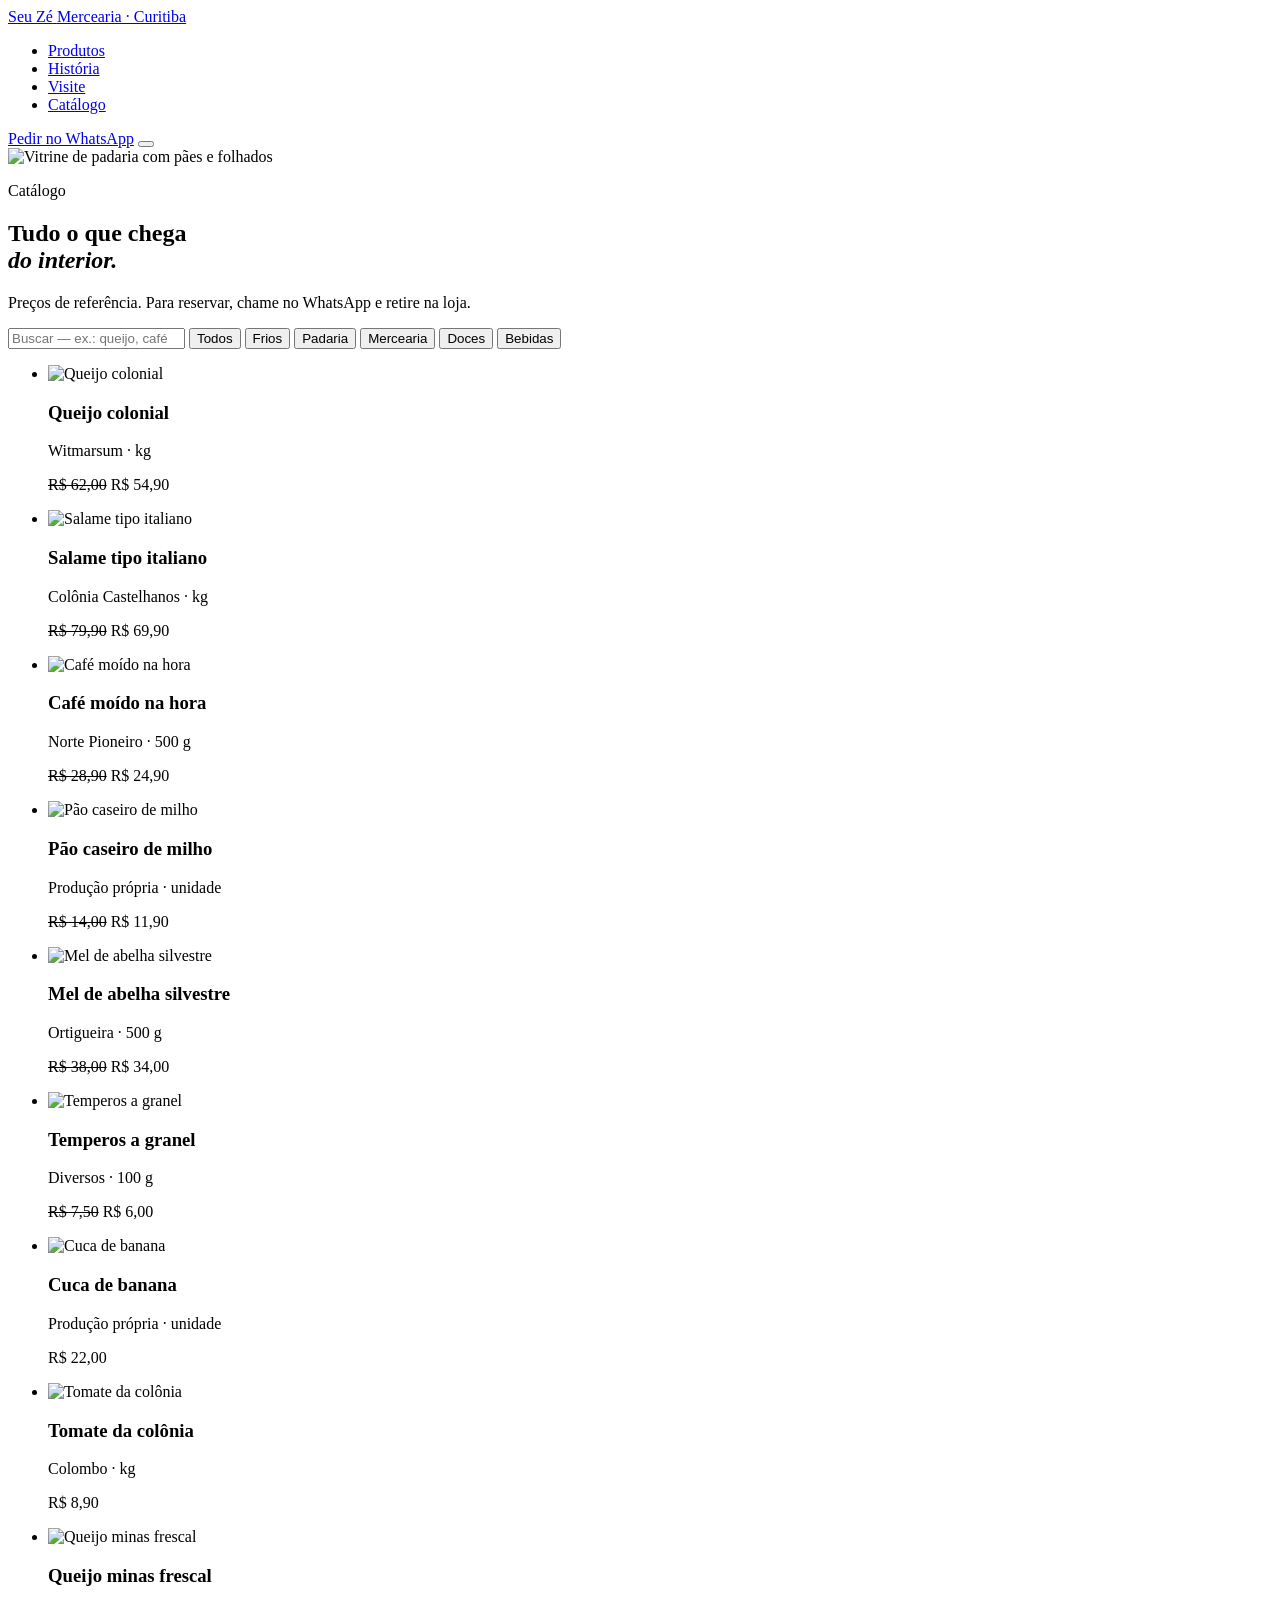
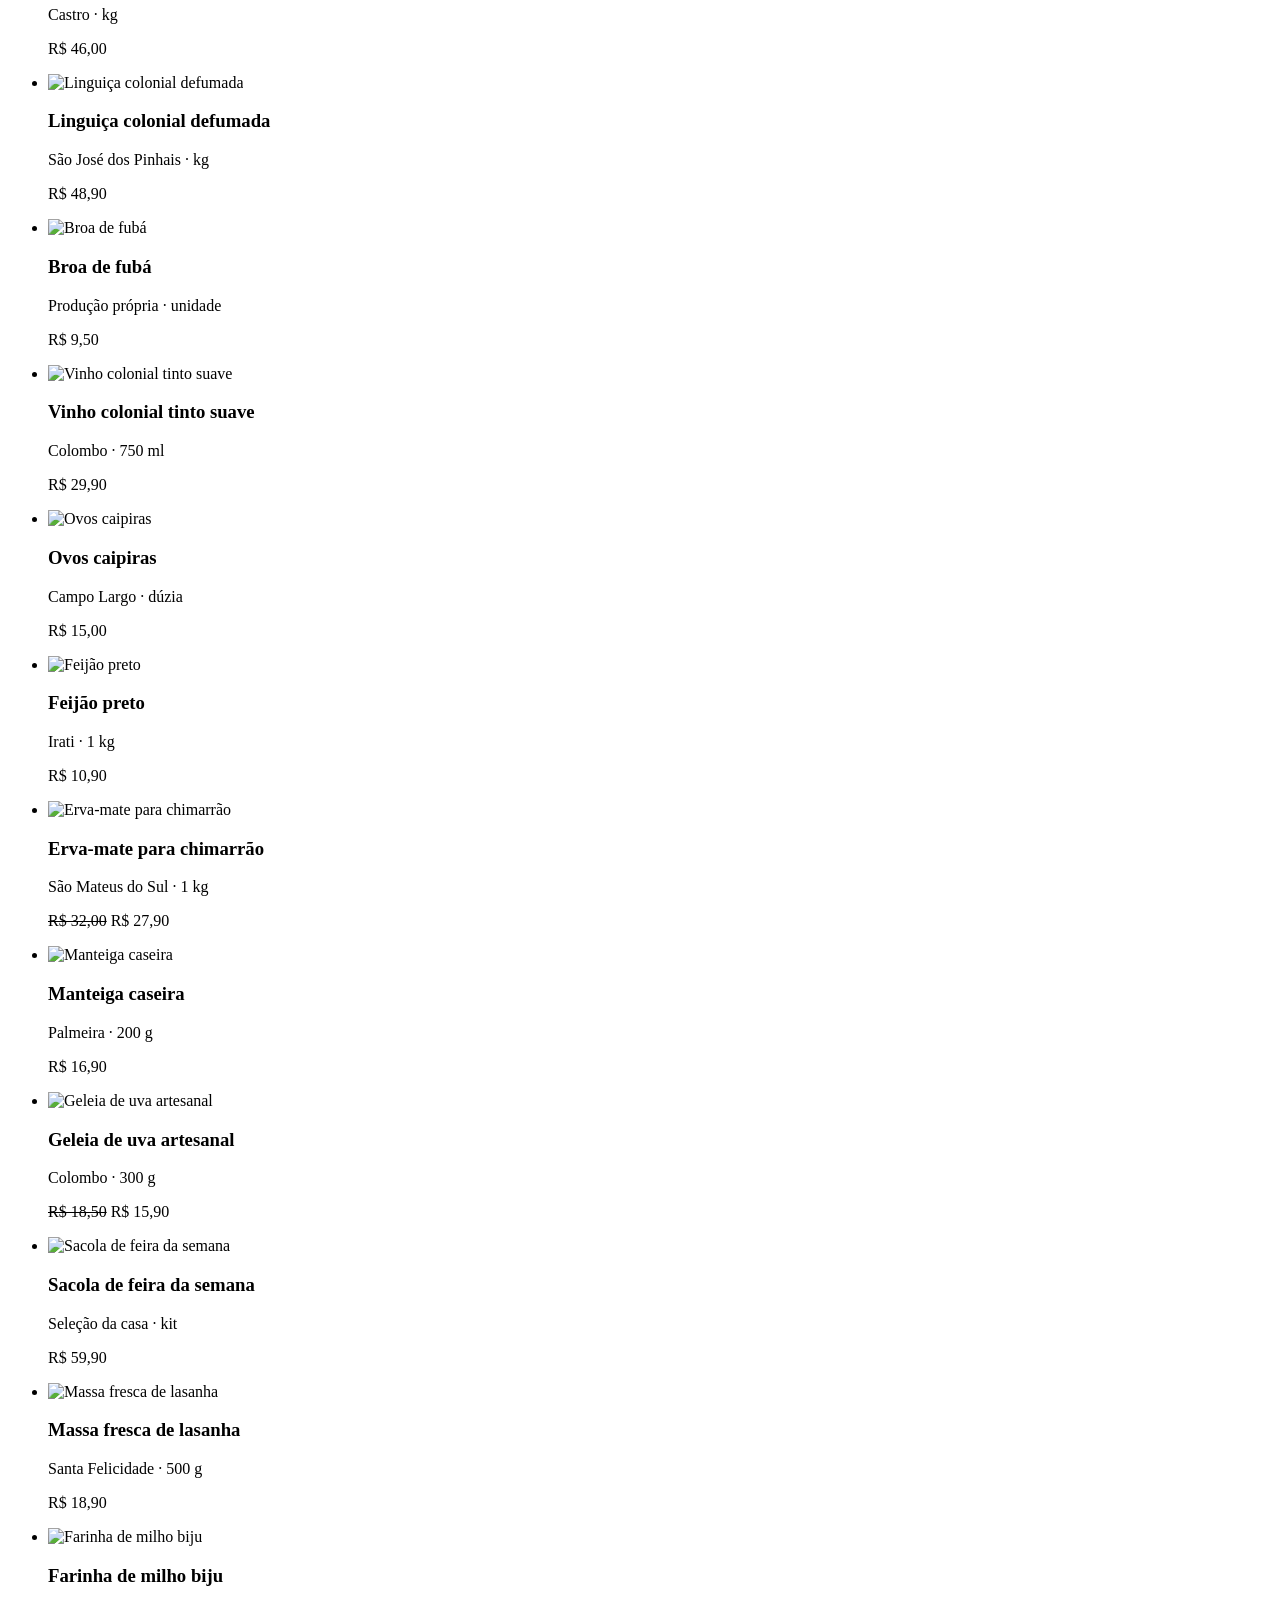
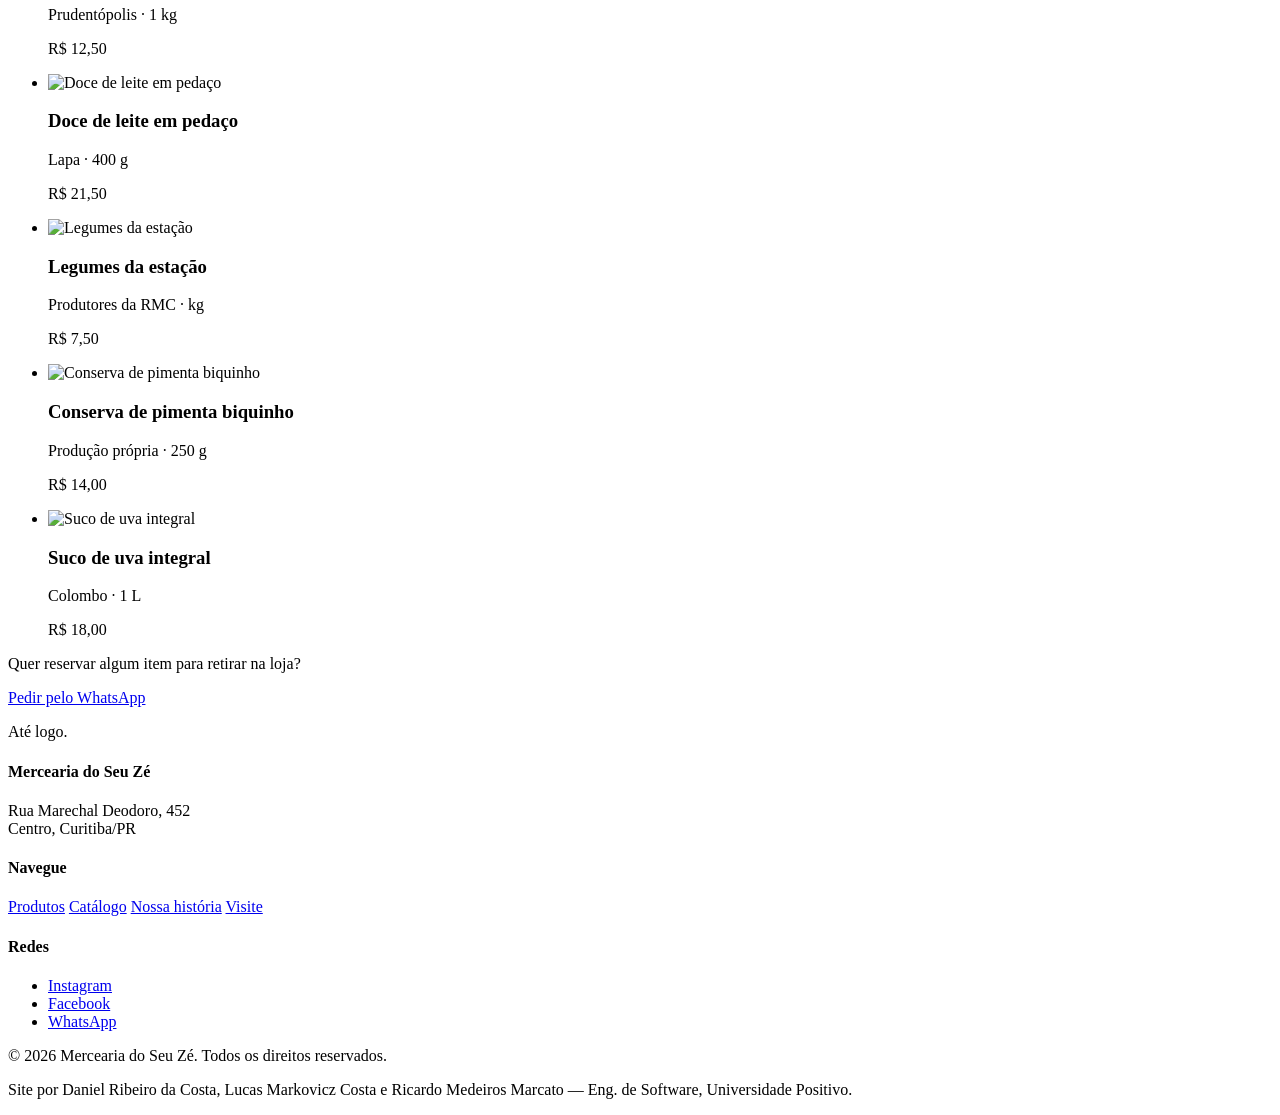
==== produtos.html @ a2c344b1 "feat: adiciona páginas de produtos e história" ====
<!DOCTYPE html>
<html lang="pt-BR">
<head>
  <meta charset="UTF-8">
  <meta name="viewport" content="width=device-width, initial-scale=1.0">
  <meta name="description" content="Catálogo da Mercearia do Seu Zé, no Centro de Curitiba: café, queijos, salames, pães, doces, conservas e bebidas do interior do Paraná.">
  <meta name="theme-color" content="#0e0d0b">
  <title>Catálogo | Mercearia do Seu Zé</title>
  <link rel="icon" type="image/svg+xml" href="assets/img/logo.svg">
  <link rel="preconnect" href="https://fonts.googleapis.com">
  <link rel="preconnect" href="https://fonts.gstatic.com" crossorigin>
  <link href="https://fonts.googleapis.com/css2?family=Cormorant+Garamond:ital,wght@0,400;0,500;0,600;1,400;1,500&family=Manrope:wght@400;500;600&display=swap" rel="stylesheet">
  <link rel="stylesheet" href="css/style.css">
</head>
<body>

  <!-- ===== CABEÇALHO ===== -->
  <header class="site-header" id="site-header">
    <div class="header-inner">
      <a href="index.html" class="brand" aria-label="Página inicial da Mercearia do Seu Zé">
        <span class="brand-mark">Seu Zé</span>
        <span class="brand-sub">Mercearia · Curitiba</span>
      </a>

      <nav class="main-nav" id="main-nav" aria-label="Navegação principal">
        <ul>
          <li><a href="index.html#produtos">Produtos</a></li>
          <li><a href="index.html#historia">História</a></li>
          <li><a href="index.html#visite">Visite</a></li>
          <li><a href="produtos.html">Catálogo</a></li>
        </ul>
      </nav>

      <div class="header-right">
        <a class="header-cta" href="https://wa.me/5541991234567" target="_blank" rel="noopener">Pedir no WhatsApp</a>
        <button class="nav-toggle" id="nav-toggle" aria-label="Abrir menu" aria-expanded="false" aria-controls="main-nav">
          <span></span><span></span>
        </button>
      </div>
    </div>
  </header>

  <main>

    <section class="page-hero">
      <img src="assets/img/padaria.jpg" alt="Vitrine de padaria com pães e folhados" fetchpriority="high">
      <div class="page-hero-content">
        <p class="kicker reveal">Catálogo</p>
        <h1 class="display reveal">Tudo o que chega<br><em>do interior.</em></h1>
        <p class="muted reveal">Preços de referência. Para reservar, chame no WhatsApp e retire na loja.</p>
      </div>
    </section>

    <section class="catalog">
      <form class="filters" role="search" onsubmit="return false;">
        <input type="search" id="busca-produto" aria-label="Buscar produto" placeholder="Buscar — ex.: queijo, café, mel" autocomplete="off">
        <button type="button" class="filtro-btn ativo" data-categoria="todos">Todos</button>
        <button type="button" class="filtro-btn" data-categoria="frios">Frios</button>
        <button type="button" class="filtro-btn" data-categoria="padaria">Padaria</button>
        <button type="button" class="filtro-btn" data-categoria="mercearia">Mercearia</button>
        <button type="button" class="filtro-btn" data-categoria="doces">Doces</button>
        <button type="button" class="filtro-btn" data-categoria="bebidas">Bebidas</button>
      </form>

      <ul class="catalog-grid" id="lista-produtos">
        <li class="product reveal" data-categoria="frios">
          <div class="product-media"><img src="assets/img/queijo.jpg" alt="Queijo colonial" loading="lazy" style="object-position: center;"></div>
          <div class="product-info">
            <h3>Queijo colonial</h3>
            <p class="product-meta">Witmarsum · kg</p>
            <p class="product-price"><s>R$ 62,00</s> R$ 54,90</p>
          </div>
        </li>
        <li class="product reveal" data-categoria="frios">
          <div class="product-media"><img src="assets/img/salame.jpg" alt="Salame tipo italiano" loading="lazy" style="object-position: center;"></div>
          <div class="product-info">
            <h3>Salame tipo italiano</h3>
            <p class="product-meta">Colônia Castelhanos · kg</p>
            <p class="product-price"><s>R$ 79,90</s> R$ 69,90</p>
          </div>
        </li>
        <li class="product reveal" data-categoria="mercearia">
          <div class="product-media"><img src="assets/img/cafe.jpg" alt="Café moído na hora" loading="lazy" style="object-position: center;"></div>
          <div class="product-info">
            <h3>Café moído na hora</h3>
            <p class="product-meta">Norte Pioneiro · 500 g</p>
            <p class="product-price"><s>R$ 28,90</s> R$ 24,90</p>
          </div>
        </li>
        <li class="product reveal" data-categoria="padaria">
          <div class="product-media"><img src="assets/img/pao.jpg" alt="Pão caseiro de milho" loading="lazy" style="object-position: center;"></div>
          <div class="product-info">
            <h3>Pão caseiro de milho</h3>
            <p class="product-meta">Produção própria · unidade</p>
            <p class="product-price"><s>R$ 14,00</s> R$ 11,90</p>
          </div>
        </li>
        <li class="product reveal" data-categoria="doces">
          <div class="product-media"><img src="assets/img/mel.jpg" alt="Mel de abelha silvestre" loading="lazy" style="object-position: center;"></div>
          <div class="product-info">
            <h3>Mel de abelha silvestre</h3>
            <p class="product-meta">Ortigueira · 500 g</p>
            <p class="product-price"><s>R$ 38,00</s> R$ 34,00</p>
          </div>
        </li>
        <li class="product reveal" data-categoria="mercearia">
          <div class="product-media"><img src="assets/img/temperos.jpg" alt="Temperos a granel" loading="lazy" style="object-position: center;"></div>
          <div class="product-info">
            <h3>Temperos a granel</h3>
            <p class="product-meta">Diversos · 100 g</p>
            <p class="product-price"><s>R$ 7,50</s> R$ 6,00</p>
          </div>
        </li>
        <li class="product reveal" data-categoria="padaria">
          <div class="product-media"><img src="assets/img/cuca.jpg" alt="Cuca de banana" loading="lazy" style="object-position: center;"></div>
          <div class="product-info">
            <h3>Cuca de banana</h3>
            <p class="product-meta">Produção própria · unidade</p>
            <p class="product-price">R$ 22,00</p>
          </div>
        </li>
        <li class="product reveal" data-categoria="mercearia">
          <div class="product-media"><img src="assets/img/tomates.jpg" alt="Tomate da colônia" loading="lazy" style="object-position: center;"></div>
          <div class="product-info">
            <h3>Tomate da colônia</h3>
            <p class="product-meta">Colombo · kg</p>
            <p class="product-price">R$ 8,90</p>
          </div>
        </li>
        <li class="product reveal" data-categoria="frios">
          <div class="product-media"><img src="assets/img/queijo.jpg" alt="Queijo minas frescal" loading="lazy" style="object-position: left top;"></div>
          <div class="product-info">
            <h3>Queijo minas frescal</h3>
            <p class="product-meta">Castro · kg</p>
            <p class="product-price">R$ 46,00</p>
          </div>
        </li>
        <li class="product reveal" data-categoria="frios">
          <div class="product-media"><img src="assets/img/salame.jpg" alt="Linguiça colonial defumada" loading="lazy" style="object-position: left top;"></div>
          <div class="product-info">
            <h3>Linguiça colonial defumada</h3>
            <p class="product-meta">São José dos Pinhais · kg</p>
            <p class="product-price">R$ 48,90</p>
          </div>
        </li>
        <li class="product reveal" data-categoria="padaria">
          <div class="product-media"><img src="assets/img/padaria.jpg" alt="Broa de fubá" loading="lazy" style="object-position: center;"></div>
          <div class="product-info">
            <h3>Broa de fubá</h3>
            <p class="product-meta">Produção própria · unidade</p>
            <p class="product-price">R$ 9,50</p>
          </div>
        </li>
        <li class="product reveal" data-categoria="bebidas">
          <div class="product-media"><img src="assets/img/vinho.jpg" alt="Vinho colonial tinto suave" loading="lazy" style="object-position: center;"></div>
          <div class="product-info">
            <h3>Vinho colonial tinto suave</h3>
            <p class="product-meta">Colombo · 750 ml</p>
            <p class="product-price">R$ 29,90</p>
          </div>
        </li>
        <li class="product reveal" data-categoria="frios">
          <div class="product-media"><img src="assets/img/legumes.jpg" alt="Ovos caipiras" loading="lazy" style="object-position: center;"></div>
          <div class="product-info">
            <h3>Ovos caipiras</h3>
            <p class="product-meta">Campo Largo · dúzia</p>
            <p class="product-price">R$ 15,00</p>
          </div>
        </li>
        <li class="product reveal" data-categoria="mercearia">
          <div class="product-media"><img src="assets/img/caixotes.jpg" alt="Feijão preto" loading="lazy" style="object-position: center;"></div>
          <div class="product-info">
            <h3>Feijão preto</h3>
            <p class="product-meta">Irati · 1 kg</p>
            <p class="product-price">R$ 10,90</p>
          </div>
        </li>
        <li class="product reveal" data-categoria="mercearia">
          <div class="product-media"><img src="assets/img/temperos.jpg" alt="Erva-mate para chimarrão" loading="lazy" style="object-position: left top;"></div>
          <div class="product-info">
            <h3>Erva-mate para chimarrão</h3>
            <p class="product-meta">São Mateus do Sul · 1 kg</p>
            <p class="product-price"><s>R$ 32,00</s> R$ 27,90</p>
          </div>
        </li>
        <li class="product reveal" data-categoria="frios">
          <div class="product-media"><img src="assets/img/cuca.jpg" alt="Manteiga caseira" loading="lazy" style="object-position: left top;"></div>
          <div class="product-info">
            <h3>Manteiga caseira</h3>
            <p class="product-meta">Palmeira · 200 g</p>
            <p class="product-price">R$ 16,90</p>
          </div>
        </li>
        <li class="product reveal" data-categoria="doces">
          <div class="product-media"><img src="assets/img/vinho.jpg" alt="Geleia de uva artesanal" loading="lazy" style="object-position: left top;"></div>
          <div class="product-info">
            <h3>Geleia de uva artesanal</h3>
            <p class="product-meta">Colombo · 300 g</p>
            <p class="product-price"><s>R$ 18,50</s> R$ 15,90</p>
          </div>
        </li>
        <li class="product reveal" data-categoria="mercearia">
          <div class="product-media"><img src="assets/img/sacola.jpg" alt="Sacola de feira da semana" loading="lazy" style="object-position: center;"></div>
          <div class="product-info">
            <h3>Sacola de feira da semana</h3>
            <p class="product-meta">Seleção da casa · kit</p>
            <p class="product-price">R$ 59,90</p>
          </div>
        </li>
        <li class="product reveal" data-categoria="padaria">
          <div class="product-media"><img src="assets/img/padaria.jpg" alt="Massa fresca de lasanha" loading="lazy" style="object-position: left top;"></div>
          <div class="product-info">
            <h3>Massa fresca de lasanha</h3>
            <p class="product-meta">Santa Felicidade · 500 g</p>
            <p class="product-price">R$ 18,90</p>
          </div>
        </li>
        <li class="product reveal" data-categoria="mercearia">
          <div class="product-media"><img src="assets/img/pao.jpg" alt="Farinha de milho biju" loading="lazy" style="object-position: left top;"></div>
          <div class="product-info">
            <h3>Farinha de milho biju</h3>
            <p class="product-meta">Prudentópolis · 1 kg</p>
            <p class="product-price">R$ 12,50</p>
          </div>
        </li>
        <li class="product reveal" data-categoria="doces">
          <div class="product-media"><img src="assets/img/cuca.jpg" alt="Doce de leite em pedaço" loading="lazy" style="object-position: right bottom;"></div>
          <div class="product-info">
            <h3>Doce de leite em pedaço</h3>
            <p class="product-meta">Lapa · 400 g</p>
            <p class="product-price">R$ 21,50</p>
          </div>
        </li>
        <li class="product reveal" data-categoria="mercearia">
          <div class="product-media"><img src="assets/img/legumes.jpg" alt="Legumes da estação" loading="lazy" style="object-position: left top;"></div>
          <div class="product-info">
            <h3>Legumes da estação</h3>
            <p class="product-meta">Produtores da RMC · kg</p>
            <p class="product-price">R$ 7,50</p>
          </div>
        </li>
        <li class="product reveal" data-categoria="doces">
          <div class="product-media"><img src="assets/img/tomates.jpg" alt="Conserva de pimenta biquinho" loading="lazy" style="object-position: left top;"></div>
          <div class="product-info">
            <h3>Conserva de pimenta biquinho</h3>
            <p class="product-meta">Produção própria · 250 g</p>
            <p class="product-price">R$ 14,00</p>
          </div>
        </li>
        <li class="product reveal" data-categoria="bebidas">
          <div class="product-media"><img src="assets/img/vinho.jpg" alt="Suco de uva integral" loading="lazy" style="object-position: right bottom;"></div>
          <div class="product-info">
            <h3>Suco de uva integral</h3>
            <p class="product-meta">Colombo · 1 L</p>
            <p class="product-price">R$ 18,00</p>
          </div>
        </li>
      </ul>
      <p id="sem-resultado" class="sem-resultado" hidden>Nada encontrado. Tente outro termo ou fale conosco no WhatsApp.</p>

      <div class="catalog-cta">
        <p>Quer reservar algum item para retirar na loja?</p>
        <a class="btn" href="https://wa.me/5541991234567?text=Ol%C3%A1!%20Gostaria%20de%20reservar%20um%20produto." target="_blank" rel="noopener">Pedir pelo WhatsApp</a>
      </div>
    </section>

  </main>

  <!-- ===== RODAPÉ ===== -->
  <footer class="site-footer">
    <div class="footer-top">
      <p class="footer-big">Até logo.</p>
      <div class="footer-cols">
        <div>
          <h4>Mercearia do Seu Zé</h4>
          <p>Rua Marechal Deodoro, 452<br>Centro, Curitiba/PR</p>
        </div>
        <div>
          <h4>Navegue</h4>
          <a href="index.html#produtos">Produtos</a>
          <a href="produtos.html">Catálogo</a>
          <a href="sobre.html">Nossa história</a>
          <a href="index.html#visite">Visite</a>
        </div>
        <div>
          <h4>Redes</h4>
          <ul class="social-links" aria-label="Redes sociais">
            <li><a href="https://instagram.com/merceariadoseuze" target="_blank" rel="noopener">Instagram</a></li>
            <li><a href="https://facebook.com/merceariadoseuze" target="_blank" rel="noopener">Facebook</a></li>
            <li><a href="https://wa.me/5541991234567" target="_blank" rel="noopener">WhatsApp</a></li>
          </ul>
        </div>
      </div>
    </div>
    <div class="footer-bottom">
      <p>&copy; <span id="ano-atual">2026</span> Mercearia do Seu Zé. Todos os direitos reservados.</p>
      <p>Site por Daniel Ribeiro da Costa, Lucas Markovicz Costa e Ricardo Medeiros Marcato — Eng. de Software, Universidade Positivo.</p>
    </div>
  </footer>

  <script src="js/script.js"></script>
</body>
</html>
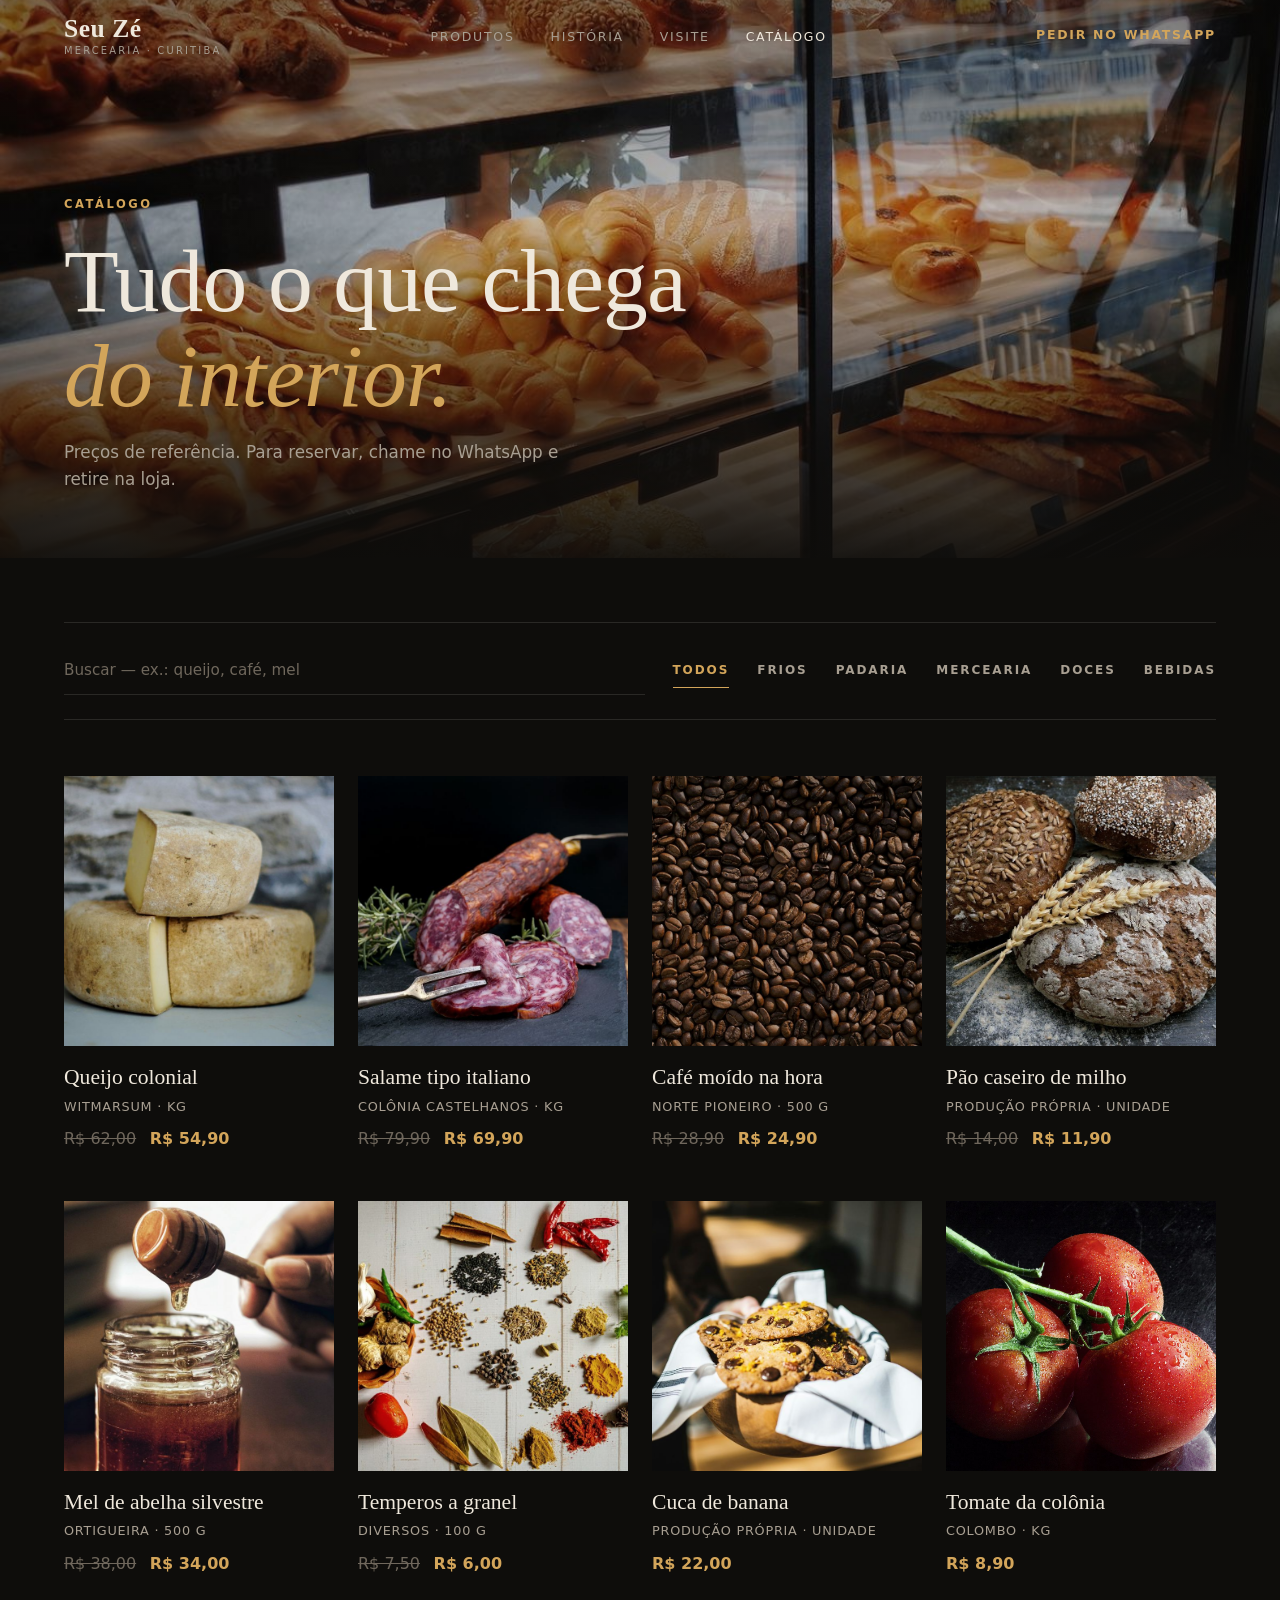
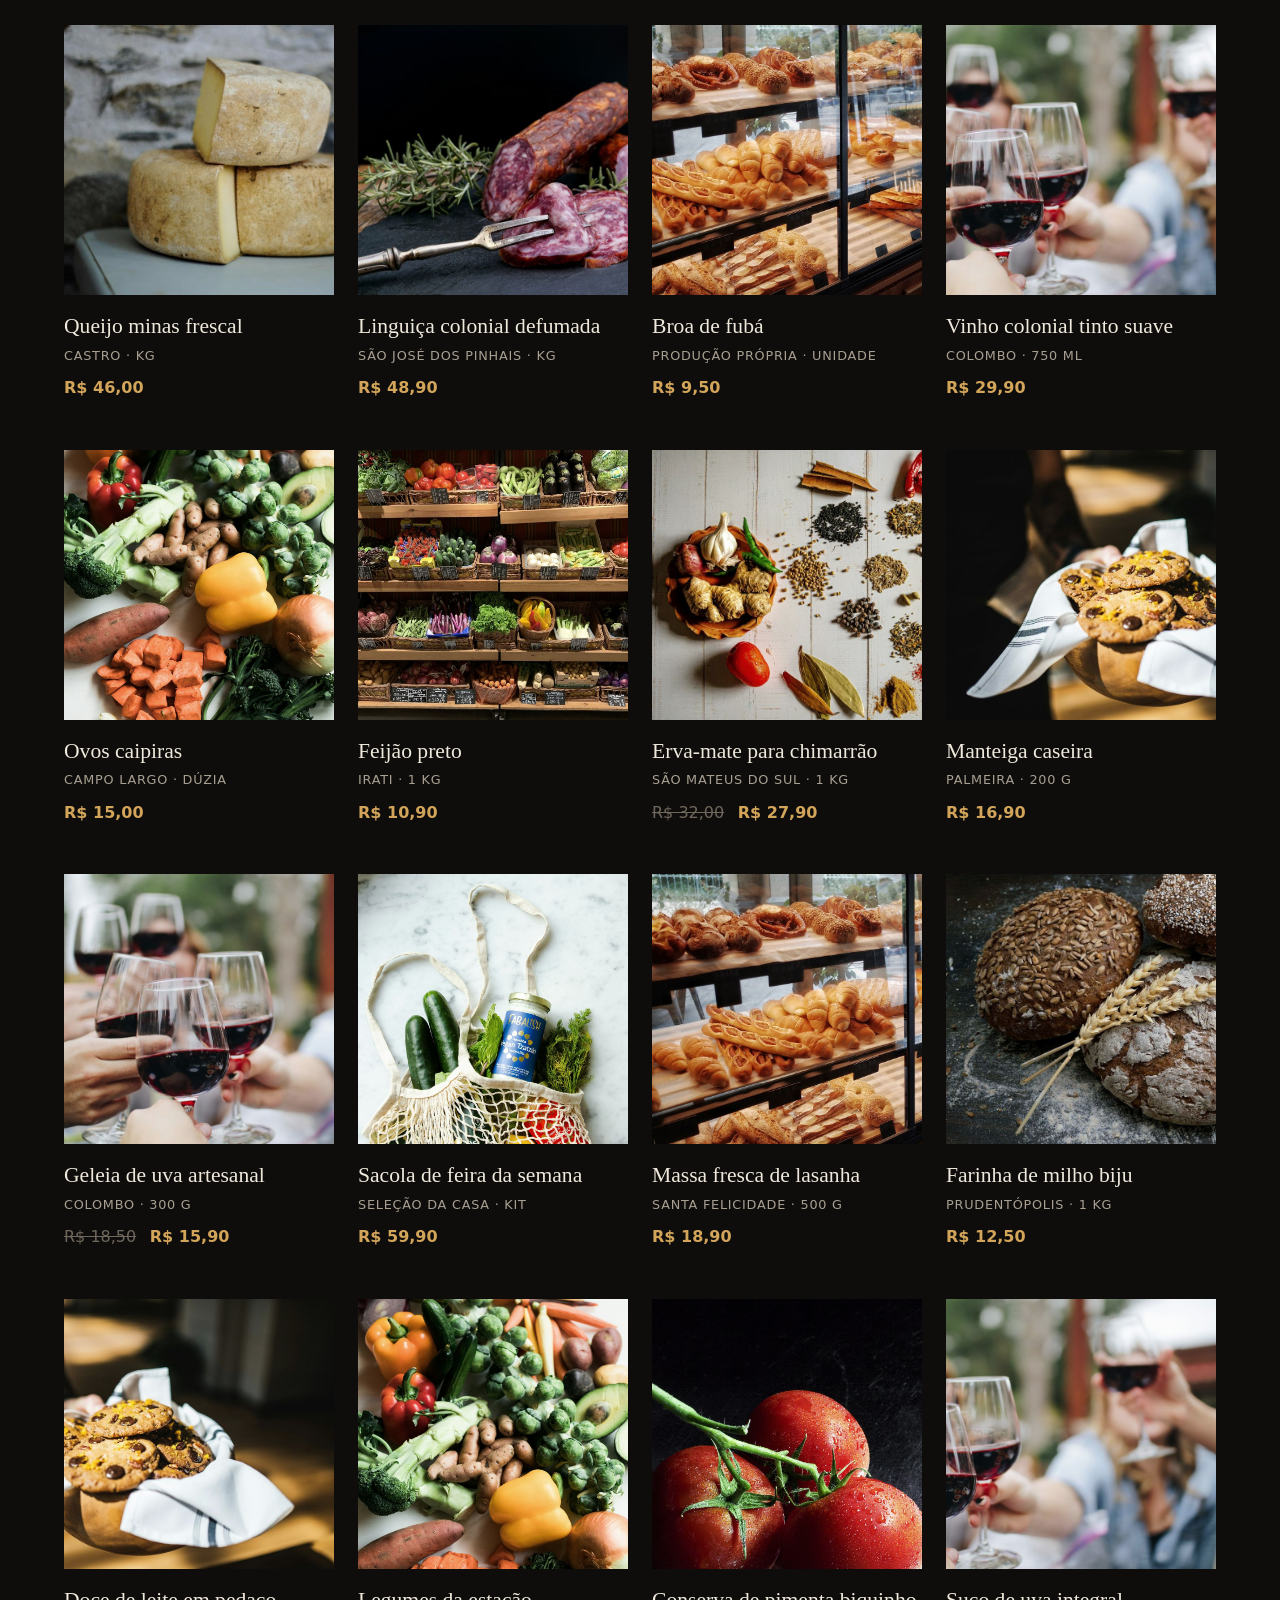
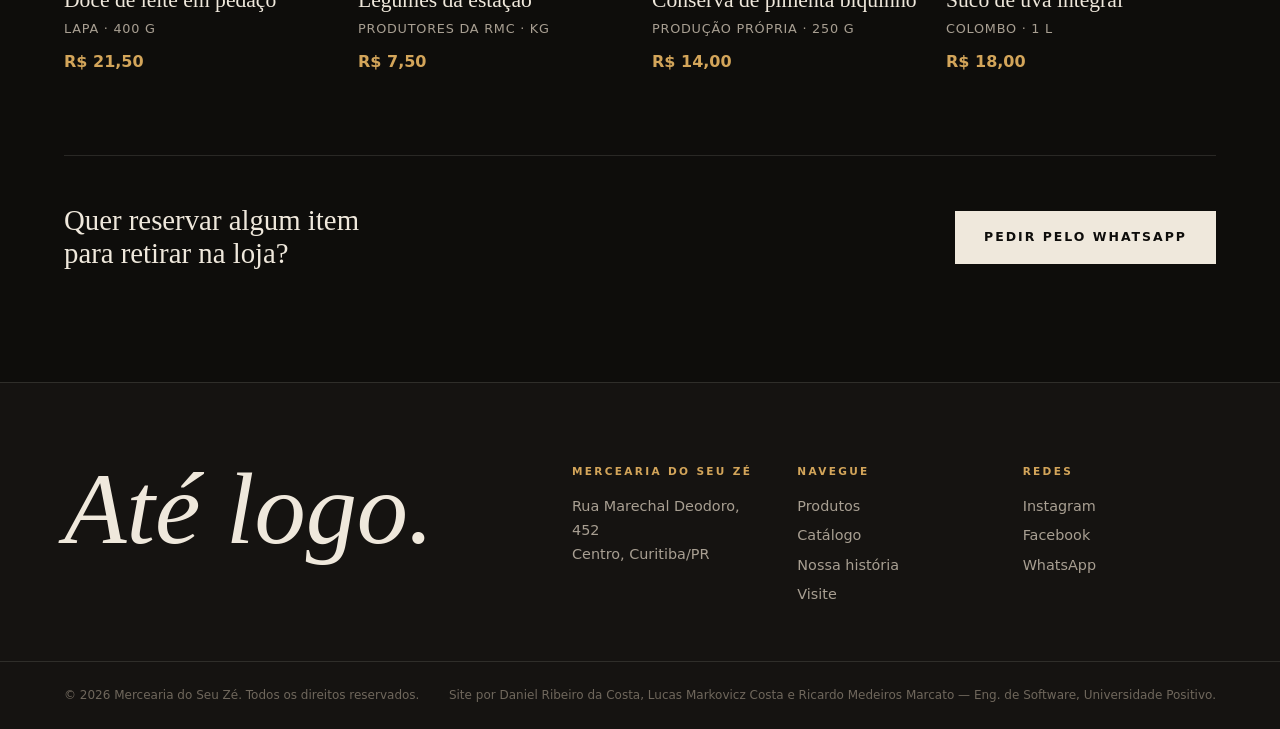
==== commit 3eb90cd0: "feat: adiciona favicon do site" ====
--- a/produtos.html
+++ b/produtos.html
@@ -6,7 +6,11 @@
   <meta name="description" content="Catálogo da Mercearia do Seu Zé, no Centro de Curitiba: café, queijos, salames, pães, doces, conservas e bebidas do interior do Paraná.">
   <meta name="theme-color" content="#0e0d0b">
   <title>Catálogo | Mercearia do Seu Zé</title>
-  <link rel="icon" type="image/svg+xml" href="assets/img/logo.svg">
+  <link rel="icon" href="favicon.ico" sizes="any">
+  <link rel="icon" type="image/svg+xml" href="favicon.svg">
+  <link rel="icon" type="image/png" sizes="32x32" href="favicon-32x32.png">
+  <link rel="icon" type="image/png" sizes="16x16" href="favicon-16x16.png">
+  <link rel="apple-touch-icon" sizes="180x180" href="apple-touch-icon.png">
   <link rel="preconnect" href="https://fonts.googleapis.com">
   <link rel="preconnect" href="https://fonts.gstatic.com" crossorigin>
   <link href="https://fonts.googleapis.com/css2?family=Cormorant+Garamond:ital,wght@0,400;0,500;0,600;1,400;1,500&family=Manrope:wght@400;500;600&display=swap" rel="stylesheet">
--- a/css/style.css
+++ b/css/style.css
@@ -0,0 +1,1255 @@
+/* ============================================================
+   Mercearia do Seu Zé — Folha de estilos
+   Direção: editorial, escura e quente. Fotografia em tela cheia,
+   serifa elegante (Cormorant Garamond) para títulos, Manrope
+   para texto, dourado como único acento.
+   ============================================================ */
+
+:root {
+  --bg: #0e0d0b;
+  --bg-2: #151311;
+  --bg-3: #1d1a17;
+  --ink: #efe8dc;
+  --ink-2: #a89f92;
+  --ink-3: #6f675c;
+  --line: rgba(239, 232, 220, 0.12);
+  --gold: #d3a55a;
+  --gold-2: #b68a45;
+  --serif: "Cormorant Garamond", "Times New Roman", Georgia, serif;
+  --sans: "Manrope", system-ui, -apple-system, "Segoe UI", Roboto, sans-serif;
+  --gutter: clamp(1.25rem, 5vw, 4.5rem);
+  --ease: cubic-bezier(0.22, 1, 0.36, 1);
+}
+
+/* ---------- Base ---------- */
+*,
+*::before,
+*::after {
+  box-sizing: border-box;
+  margin: 0;
+  padding: 0;
+}
+
+html {
+  scroll-behavior: smooth;
+}
+
+body {
+  font-family: var(--sans);
+  font-size: 1rem;
+  line-height: 1.65;
+  color: var(--ink);
+  background: var(--bg);
+  -webkit-font-smoothing: antialiased;
+  overflow-x: hidden;
+}
+
+img {
+  display: block;
+  max-width: 100%;
+}
+
+a {
+  color: inherit;
+  text-decoration: none;
+}
+
+ul,
+ol {
+  list-style: none;
+}
+
+address {
+  font-style: normal;
+}
+
+section[id] {
+  scroll-margin-top: 72px;
+}
+
+::selection {
+  background: var(--gold);
+  color: var(--bg);
+}
+
+/* ---------- Tipografia utilitária ---------- */
+.kicker {
+  font-size: 0.72rem;
+  font-weight: 600;
+  letter-spacing: 0.22em;
+  text-transform: uppercase;
+  color: var(--gold);
+  margin-bottom: 1.25rem;
+}
+
+.display {
+  font-family: var(--serif);
+  font-weight: 500;
+  font-size: clamp(2.2rem, 4.2vw, 3.6rem);
+  line-height: 1.05;
+  letter-spacing: -0.01em;
+  margin-bottom: 1.5rem;
+}
+
+.display em {
+  font-style: italic;
+  color: var(--gold);
+}
+
+.muted {
+  color: var(--ink-2);
+  font-size: 0.95rem;
+}
+
+.link {
+  display: inline-block;
+  position: relative;
+  font-size: 0.8rem;
+  font-weight: 600;
+  letter-spacing: 0.16em;
+  text-transform: uppercase;
+  color: var(--ink);
+  padding-bottom: 0.35rem;
+}
+
+.link::after {
+  content: "";
+  position: absolute;
+  left: 0;
+  bottom: 0;
+  width: 100%;
+  height: 1px;
+  background: var(--gold);
+  transform-origin: left;
+  transition: transform 0.4s var(--ease);
+}
+
+.link:hover::after {
+  transform: scaleX(0.35);
+}
+
+/* ---------- Botões ---------- */
+.btn {
+  display: inline-flex;
+  align-items: center;
+  justify-content: center;
+  padding: 0.95rem 1.75rem;
+  font-size: 0.78rem;
+  font-weight: 600;
+  letter-spacing: 0.16em;
+  text-transform: uppercase;
+  color: var(--bg);
+  background: var(--ink);
+  border: 1px solid var(--ink);
+  transition: background-color 0.3s var(--ease), color 0.3s, border-color 0.3s;
+}
+
+.btn:hover {
+  background: var(--gold);
+  border-color: var(--gold);
+  color: var(--bg);
+}
+
+.btn-line {
+  background: transparent;
+  color: var(--ink);
+  border-color: rgba(239, 232, 220, 0.4);
+}
+
+.btn-line:hover {
+  background: transparent;
+  color: var(--gold);
+  border-color: var(--gold);
+}
+
+/* ---------- Cabeçalho ---------- */
+.site-header {
+  position: fixed;
+  inset: 0 0 auto 0;
+  z-index: 100;
+  transition: background-color 0.4s var(--ease), border-color 0.4s;
+  border-bottom: 1px solid transparent;
+}
+
+.site-header.solid {
+  background: rgba(14, 13, 11, 0.88);
+  backdrop-filter: blur(14px);
+  -webkit-backdrop-filter: blur(14px);
+  border-color: var(--line);
+}
+
+.header-inner {
+  display: flex;
+  align-items: center;
+  justify-content: space-between;
+  gap: 1.5rem;
+  height: 72px;
+  padding-inline: var(--gutter);
+}
+
+.brand {
+  display: flex;
+  flex-direction: column;
+  line-height: 1;
+}
+
+.brand-mark {
+  font-family: var(--serif);
+  font-size: 1.6rem;
+  font-weight: 600;
+  letter-spacing: 0.02em;
+}
+
+.brand-sub {
+  font-size: 0.62rem;
+  letter-spacing: 0.22em;
+  text-transform: uppercase;
+  color: var(--ink-2);
+  margin-top: 0.3rem;
+}
+
+.main-nav ul {
+  display: flex;
+  gap: 2.25rem;
+}
+
+.main-nav a {
+  position: relative;
+  font-size: 0.78rem;
+  font-weight: 500;
+  letter-spacing: 0.14em;
+  text-transform: uppercase;
+  color: var(--ink-2);
+  transition: color 0.3s;
+}
+
+.main-nav a:hover,
+.main-nav a.ativo {
+  color: var(--ink);
+}
+
+.header-right {
+  display: flex;
+  align-items: center;
+  gap: 1.25rem;
+}
+
+.header-cta {
+  font-size: 0.78rem;
+  font-weight: 600;
+  letter-spacing: 0.14em;
+  text-transform: uppercase;
+  color: var(--gold);
+  border-bottom: 1px solid transparent;
+  transition: border-color 0.3s;
+}
+
+.header-cta:hover {
+  border-color: var(--gold);
+}
+
+.nav-toggle {
+  display: none;
+  width: 40px;
+  height: 40px;
+  background: transparent;
+  border: 0;
+  cursor: pointer;
+  flex-direction: column;
+  justify-content: center;
+  align-items: flex-end;
+  gap: 6px;
+}
+
+.nav-toggle span {
+  display: block;
+  height: 1px;
+  width: 24px;
+  background: var(--ink);
+  transition: transform 0.3s var(--ease), width 0.3s;
+}
+
+.nav-toggle span:last-child {
+  width: 16px;
+}
+
+.nav-toggle[aria-expanded="true"] span:first-child {
+  transform: translateY(3.5px) rotate(45deg);
+}
+
+.nav-toggle[aria-expanded="true"] span:last-child {
+  width: 24px;
+  transform: translateY(-3.5px) rotate(-45deg);
+}
+
+/* ---------- Hero ---------- */
+.hero {
+  position: relative;
+  height: clamp(640px, 100svh, 1000px);
+  display: flex;
+  align-items: flex-end;
+  padding: 8rem var(--gutter) 4rem;
+  overflow: hidden;
+}
+
+.hero-img {
+  position: absolute;
+  inset: 0;
+  width: 100%;
+  height: 100%;
+  object-fit: cover;
+  object-position: center 40%;
+  transform: scale(1.06);
+  animation: hero-zoom 8s var(--ease) forwards;
+}
+
+@keyframes hero-zoom {
+  to {
+    transform: scale(1);
+  }
+}
+
+.hero-shade {
+  position: absolute;
+  inset: 0;
+  background:
+    linear-gradient(180deg, rgba(14, 13, 11, 0.6) 0%, rgba(14, 13, 11, 0.3) 30%, rgba(14, 13, 11, 0.65) 65%, rgba(14, 13, 11, 0.97) 100%);
+}
+
+.hero-content {
+  position: relative;
+  width: 100%;
+  max-width: 1400px;
+  margin-inline: auto;
+}
+
+.hero-kicker {
+  font-size: 0.72rem;
+  font-weight: 600;
+  letter-spacing: 0.24em;
+  text-transform: uppercase;
+  color: var(--gold);
+  margin-bottom: 1.5rem;
+}
+
+.hero-title {
+  font-family: var(--serif);
+  font-weight: 500;
+  font-size: clamp(2.6rem, 6vw, 5.4rem);
+  line-height: 0.98;
+  letter-spacing: -0.015em;
+  max-width: 14ch;
+  margin-bottom: 2.5rem;
+}
+
+.hero-title em {
+  font-style: italic;
+  color: var(--gold);
+}
+
+.hero-bottom {
+  display: flex;
+  align-items: flex-end;
+  justify-content: space-between;
+  gap: 2rem;
+  flex-wrap: wrap;
+}
+
+.hero-lead {
+  max-width: 44ch;
+  color: var(--ink-2);
+  font-size: 1.02rem;
+}
+
+.hero-actions {
+  display: flex;
+  gap: 0.75rem;
+  flex-wrap: wrap;
+}
+
+.hero-status {
+  position: absolute;
+  top: 6.5rem;
+  right: var(--gutter);
+  display: inline-flex;
+  align-items: center;
+  gap: 0.6rem;
+  font-size: 0.72rem;
+  font-weight: 600;
+  letter-spacing: 0.16em;
+  text-transform: uppercase;
+  color: var(--ink);
+  padding: 0.6rem 0.9rem;
+  border: 1px solid rgba(239, 232, 220, 0.25);
+  backdrop-filter: blur(6px);
+}
+
+.status-dot {
+  width: 7px;
+  height: 7px;
+  border-radius: 50%;
+  background: var(--ink-3);
+}
+
+.hero-status.aberto .status-dot {
+  background: #6fbf73;
+  box-shadow: 0 0 0 3px rgba(111, 191, 115, 0.25);
+}
+
+.hero-status.fechado .status-dot {
+  background: #d9634a;
+  box-shadow: 0 0 0 3px rgba(217, 99, 74, 0.25);
+}
+
+/* ---------- Barra de informações ---------- */
+.infobar {
+  display: grid;
+  grid-template-columns: repeat(3, 1fr);
+  border-block: 1px solid var(--line);
+  background: var(--bg-2);
+}
+
+.infobar-item {
+  display: flex;
+  flex-direction: column;
+  gap: 0.25rem;
+  padding: 1.75rem var(--gutter);
+  border-right: 1px solid var(--line);
+}
+
+.infobar-item:last-child {
+  border-right: 0;
+}
+
+.infobar-label {
+  font-size: 0.66rem;
+  font-weight: 600;
+  letter-spacing: 0.22em;
+  text-transform: uppercase;
+  color: var(--gold);
+}
+
+.infobar-value {
+  font-family: var(--serif);
+  font-size: 1.35rem;
+  font-weight: 500;
+  line-height: 1.2;
+}
+
+.infobar-value a:hover {
+  color: var(--gold);
+}
+
+.infobar-note {
+  font-size: 0.82rem;
+  color: var(--ink-2);
+}
+
+/* ---------- Seção dividida (história) ---------- */
+.split {
+  display: grid;
+  grid-template-columns: 1fr 1fr;
+  min-height: clamp(520px, 80vh, 760px);
+}
+
+.split-media {
+  max-height: 760px;
+}
+
+.split-media {
+  overflow: hidden;
+}
+
+.split-media img {
+  width: 100%;
+  height: 100%;
+  object-fit: cover;
+  transition: transform 1.2s var(--ease);
+}
+
+.split:hover .split-media img {
+  transform: scale(1.03);
+}
+
+.split-copy {
+  display: flex;
+  flex-direction: column;
+  justify-content: center;
+  padding: 6rem var(--gutter);
+  max-width: 640px;
+}
+
+.split-copy p:not(.kicker) {
+  color: var(--ink-2);
+  margin-bottom: 1.25rem;
+  font-size: 1.05rem;
+}
+
+.split-copy .link {
+  margin-top: 1rem;
+  align-self: flex-start;
+}
+
+/* ---------- Marquee ---------- */
+.marquee {
+  overflow: hidden;
+  border-block: 1px solid var(--line);
+  padding-block: 1.1rem;
+  background: var(--bg);
+}
+
+.marquee-track {
+  display: flex;
+  gap: 3rem;
+  width: max-content;
+  animation: marquee 40s linear infinite;
+}
+
+.marquee-track span {
+  font-family: var(--serif);
+  font-style: italic;
+  font-size: 1.5rem;
+  color: var(--ink-2);
+  white-space: nowrap;
+}
+
+.marquee-track span::after {
+  content: "·";
+  color: var(--gold);
+  margin-left: 3rem;
+}
+
+@keyframes marquee {
+  to {
+    transform: translateX(-50%);
+  }
+}
+
+/* ---------- Produtos ---------- */
+.products {
+  padding: 7rem var(--gutter);
+}
+
+.section-head {
+  display: flex;
+  align-items: flex-end;
+  justify-content: space-between;
+  gap: 2rem;
+  flex-wrap: wrap;
+  margin-bottom: 3.5rem;
+}
+
+.section-head .display {
+  margin-bottom: 0;
+}
+
+.product-grid {
+  display: grid;
+  grid-template-columns: repeat(3, 1fr);
+  gap: 3rem 2rem;
+}
+
+.product-link {
+  display: block;
+}
+
+.product-media {
+  overflow: hidden;
+  aspect-ratio: 4 / 5;
+  background: var(--bg-3);
+  margin-bottom: 1.25rem;
+}
+
+.product-media img {
+  width: 100%;
+  height: 100%;
+  object-fit: cover;
+  transition: transform 1s var(--ease), filter 0.6s;
+  filter: saturate(0.9);
+}
+
+.product-link:hover .product-media img {
+  transform: scale(1.05);
+  filter: saturate(1);
+}
+
+.product-info h3 {
+  font-family: var(--serif);
+  font-weight: 500;
+  font-size: 1.6rem;
+  line-height: 1.1;
+  margin-bottom: 0.35rem;
+}
+
+.product-meta {
+  font-size: 0.8rem;
+  letter-spacing: 0.06em;
+  text-transform: uppercase;
+  color: var(--ink-2);
+  margin-bottom: 0.6rem;
+}
+
+.product-price {
+  font-size: 1rem;
+  font-weight: 600;
+  color: var(--gold);
+}
+
+.product-price s {
+  font-weight: 400;
+  color: var(--ink-3);
+  margin-right: 0.5rem;
+}
+
+/* ---------- Citação ---------- */
+.quote {
+  position: relative;
+  min-height: clamp(420px, 70vh, 640px);
+  display: grid;
+  place-items: center;
+  padding: 6rem var(--gutter);
+  overflow: hidden;
+  text-align: center;
+}
+
+.quote-bg {
+  position: absolute;
+  inset: 0;
+  width: 100%;
+  height: 100%;
+  object-fit: cover;
+  opacity: 0.4;
+}
+
+.quote::after {
+  content: "";
+  position: absolute;
+  inset: 0;
+  background: radial-gradient(ellipse at center, rgba(14, 13, 11, 0.2), rgba(14, 13, 11, 0.85));
+}
+
+.quote blockquote {
+  position: relative;
+  z-index: 1;
+  max-width: 34ch;
+}
+
+.quote p {
+  font-family: var(--serif);
+  font-style: italic;
+  font-weight: 400;
+  font-size: clamp(2rem, 5vw, 4rem);
+  line-height: 1.1;
+  margin-bottom: 1.5rem;
+}
+
+.quote footer {
+  max-width: none;
+  font-size: 0.75rem;
+  letter-spacing: 0.18em;
+  text-transform: uppercase;
+  color: var(--gold);
+}
+
+/* ---------- Visite ---------- */
+.visit-grid {
+  display: grid;
+  grid-template-columns: 1fr 1fr;
+}
+
+.visit-media {
+  overflow: hidden;
+}
+
+.visit-media img {
+  width: 100%;
+  height: 100%;
+  max-height: 900px;
+  object-fit: cover;
+}
+
+.visit-copy {
+  padding: 6rem var(--gutter);
+  max-width: 640px;
+}
+
+.visit-block {
+  padding-block: 2rem;
+  border-top: 1px solid var(--line);
+}
+
+.visit-block h3 {
+  font-size: 0.66rem;
+  font-weight: 600;
+  letter-spacing: 0.22em;
+  text-transform: uppercase;
+  color: var(--gold);
+  margin-bottom: 0.9rem;
+}
+
+.visit-block address {
+  font-family: var(--serif);
+  font-size: 1.5rem;
+  font-weight: 500;
+  line-height: 1.25;
+  margin-bottom: 0.75rem;
+}
+
+.visit-block .muted {
+  margin-bottom: 1rem;
+}
+
+.visit-block .muted a:hover {
+  color: var(--gold);
+}
+
+.hours li {
+  display: flex;
+  justify-content: space-between;
+  gap: 1rem;
+  padding: 0.55rem 0;
+  border-bottom: 1px solid var(--line);
+  font-size: 0.95rem;
+  color: var(--ink-2);
+}
+
+.hours li:last-child {
+  border-bottom: 0;
+}
+
+.hours li span:last-child {
+  font-variant-numeric: tabular-nums;
+}
+
+.hours li.hoje {
+  color: var(--ink);
+}
+
+.hours li.hoje span:last-child {
+  color: var(--gold);
+}
+
+.hours li.hoje span:first-child::after {
+  content: "hoje";
+  margin-left: 0.6rem;
+  font-size: 0.62rem;
+  letter-spacing: 0.18em;
+  text-transform: uppercase;
+  color: var(--gold);
+}
+
+.visit-actions {
+  display: flex;
+  flex-wrap: wrap;
+  gap: 0.6rem;
+  margin-bottom: 1rem;
+}
+
+.map {
+  height: 460px;
+  border-top: 1px solid var(--line);
+}
+
+.map iframe {
+  width: 100%;
+  height: 100%;
+  border: 0;
+  display: block;
+  filter: invert(0.92) hue-rotate(180deg) saturate(0.4) brightness(0.9) contrast(1.05);
+}
+
+/* ---------- Rodapé ---------- */
+.site-footer {
+  border-top: 1px solid var(--line);
+  background: var(--bg-2);
+}
+
+.footer-top {
+  display: grid;
+  grid-template-columns: 1fr 1.4fr;
+  gap: 3rem;
+  padding: 5rem var(--gutter) 3rem;
+}
+
+.footer-big {
+  font-family: var(--serif);
+  font-style: italic;
+  font-size: clamp(3rem, 8vw, 6.5rem);
+  line-height: 0.9;
+  color: var(--ink);
+}
+
+.footer-cols {
+  display: grid;
+  grid-template-columns: repeat(3, 1fr);
+  gap: 2rem;
+  font-size: 0.9rem;
+  color: var(--ink-2);
+}
+
+.footer-cols h4 {
+  font-size: 0.66rem;
+  font-weight: 600;
+  letter-spacing: 0.22em;
+  text-transform: uppercase;
+  color: var(--gold);
+  margin-bottom: 0.9rem;
+}
+
+.footer-cols a {
+  display: block;
+  margin-bottom: 0.35rem;
+  transition: color 0.3s;
+}
+
+.footer-cols a:hover {
+  color: var(--ink);
+}
+
+.footer-bottom {
+  display: flex;
+  justify-content: space-between;
+  gap: 1rem;
+  flex-wrap: wrap;
+  padding: 1.5rem var(--gutter);
+  border-top: 1px solid var(--line);
+  font-size: 0.75rem;
+  color: var(--ink-3);
+}
+
+/* ---------- Página: cabeçalho de página ---------- */
+.page-hero {
+  position: relative;
+  height: clamp(480px, 62vh, 720px);
+  display: flex;
+  align-items: flex-end;
+  padding: 8rem var(--gutter) 4rem;
+  overflow: hidden;
+}
+
+.page-hero img {
+  position: absolute;
+  inset: 0;
+  width: 100%;
+  height: 100%;
+  object-fit: cover;
+}
+
+.page-hero::after {
+  content: "";
+  position: absolute;
+  inset: 0;
+  background: linear-gradient(180deg, rgba(14, 13, 11, 0.5), rgba(14, 13, 11, 0.25) 40%, rgba(14, 13, 11, 0.95));
+}
+
+.page-hero-content {
+  position: relative;
+  z-index: 1;
+  max-width: 1400px;
+  width: 100%;
+  margin-inline: auto;
+}
+
+.page-hero .display {
+  font-size: clamp(2.8rem, 7vw, 6rem);
+  margin-bottom: 1rem;
+}
+
+.page-hero .muted {
+  max-width: 50ch;
+  font-size: 1.05rem;
+}
+
+/* ---------- Página: Catálogo ---------- */
+.catalog {
+  padding: 4rem var(--gutter) 7rem;
+}
+
+.filters {
+  display: flex;
+  flex-wrap: wrap;
+  align-items: center;
+  gap: 0.5rem 1.75rem;
+  padding-block: 1.5rem;
+  border-block: 1px solid var(--line);
+  margin-bottom: 3.5rem;
+}
+
+.filters input[type="search"] {
+  flex: 1 1 260px;
+  padding: 0.7rem 0;
+  background: transparent;
+  border: 0;
+  border-bottom: 1px solid var(--line);
+  color: var(--ink);
+  font: inherit;
+  font-size: 0.95rem;
+  outline: none;
+  transition: border-color 0.3s;
+}
+
+.filters input[type="search"]::placeholder {
+  color: var(--ink-3);
+}
+
+.filters input[type="search"]:focus {
+  border-color: var(--gold);
+}
+
+.filtro-btn {
+  background: transparent;
+  border: 0;
+  padding: 0.4rem 0;
+  font: inherit;
+  font-size: 0.75rem;
+  font-weight: 600;
+  letter-spacing: 0.16em;
+  text-transform: uppercase;
+  color: var(--ink-2);
+  cursor: pointer;
+  border-bottom: 1px solid transparent;
+  transition: color 0.3s, border-color 0.3s;
+}
+
+.filtro-btn:hover {
+  color: var(--ink);
+}
+
+.filtro-btn.ativo {
+  color: var(--gold);
+  border-color: var(--gold);
+}
+
+.catalog-grid {
+  display: grid;
+  grid-template-columns: repeat(4, 1fr);
+  gap: 3rem 1.5rem;
+}
+
+.catalog-grid .product-media {
+  aspect-ratio: 1;
+}
+
+.catalog-grid h3 {
+  font-size: 1.35rem;
+}
+
+.sem-resultado {
+  padding: 4rem 0;
+  text-align: center;
+  color: var(--ink-2);
+  font-family: var(--serif);
+  font-size: 1.4rem;
+  font-style: italic;
+}
+
+.catalog-cta {
+  margin-top: 5rem;
+  padding-top: 3rem;
+  border-top: 1px solid var(--line);
+  display: flex;
+  align-items: center;
+  justify-content: space-between;
+  gap: 2rem;
+  flex-wrap: wrap;
+}
+
+.catalog-cta p {
+  font-family: var(--serif);
+  font-size: 1.8rem;
+  font-weight: 500;
+  max-width: 24ch;
+  line-height: 1.15;
+}
+
+/* ---------- Página: História ---------- */
+.story {
+  padding: 6rem var(--gutter);
+  display: grid;
+  grid-template-columns: 1fr 1.4fr;
+  gap: 4rem;
+  max-width: 1400px;
+  margin-inline: auto;
+}
+
+.story-aside {
+  position: sticky;
+  top: 6rem;
+  align-self: start;
+}
+
+.story-aside .display {
+  font-size: clamp(2rem, 3.4vw, 3rem);
+}
+
+.story-body p {
+  font-size: 1.12rem;
+  color: var(--ink-2);
+  margin-bottom: 1.5rem;
+  max-width: 62ch;
+}
+
+.story-body p:first-child::first-letter {
+  font-family: var(--serif);
+  font-size: 4.2rem;
+  line-height: 0.8;
+  float: left;
+  margin: 0.4rem 0.6rem 0 0;
+  color: var(--gold);
+}
+
+.story-figure {
+  margin: 3rem 0;
+}
+
+.story-figure img {
+  width: 100%;
+  aspect-ratio: 16 / 10;
+  object-fit: cover;
+}
+
+.story-figure figcaption {
+  margin-top: 0.75rem;
+  font-size: 0.78rem;
+  letter-spacing: 0.08em;
+  text-transform: uppercase;
+  color: var(--ink-3);
+}
+
+.gallery {
+  display: grid;
+  grid-template-columns: repeat(3, 1fr);
+  gap: 0.5rem;
+  padding: 0 var(--gutter) 2rem;
+}
+
+.gallery img {
+  width: 100%;
+  aspect-ratio: 4 / 5;
+  object-fit: cover;
+}
+
+.gallery figure:nth-child(2) {
+  margin-top: 4rem;
+}
+
+.timeline {
+  padding: 6rem var(--gutter);
+  border-top: 1px solid var(--line);
+  max-width: 1400px;
+  margin-inline: auto;
+}
+
+.timeline ol {
+  display: grid;
+  grid-template-columns: repeat(5, 1fr);
+  gap: 2rem;
+  margin-top: 3rem;
+}
+
+.timeline li {
+  padding-top: 1.25rem;
+  border-top: 1px solid var(--line);
+  font-size: 0.92rem;
+  color: var(--ink-2);
+}
+
+.timeline time {
+  display: block;
+  font-family: var(--serif);
+  font-size: 2.4rem;
+  line-height: 1;
+  color: var(--ink);
+  margin-bottom: 0.75rem;
+}
+
+.values {
+  display: flex;
+  flex-wrap: wrap;
+  gap: 0.75rem 2.5rem;
+  margin-top: 2rem;
+}
+
+.values li {
+  font-family: var(--serif);
+  font-style: italic;
+  font-size: 1.3rem;
+  color: var(--ink-2);
+}
+
+.values li::before {
+  content: "— ";
+  color: var(--gold);
+}
+
+/* ---------- Reveal on scroll ---------- */
+.reveal {
+  opacity: 0;
+  transform: translateY(24px);
+  transition: opacity 0.9s var(--ease), transform 0.9s var(--ease);
+}
+
+.reveal.in {
+  opacity: 1;
+  transform: none;
+}
+
+@media (prefers-reduced-motion: reduce) {
+  .reveal {
+    opacity: 1;
+    transform: none;
+    transition: none;
+  }
+
+  .hero-img,
+  .marquee-track {
+    animation: none;
+  }
+}
+
+/* ---------- Responsivo ---------- */
+@media (max-width: 1100px) {
+  .product-grid {
+    grid-template-columns: repeat(2, 1fr);
+  }
+
+  .catalog-grid {
+    grid-template-columns: repeat(3, 1fr);
+  }
+
+  .timeline ol {
+    grid-template-columns: repeat(3, 1fr);
+  }
+}
+
+@media (max-width: 860px) {
+  .main-nav {
+    display: none;
+    position: fixed;
+    inset: 72px 0 auto 0;
+    background: rgba(14, 13, 11, 0.97);
+    border-bottom: 1px solid var(--line);
+    padding: 1rem var(--gutter) 1.5rem;
+  }
+
+  .main-nav.aberto {
+    display: block;
+  }
+
+  .main-nav ul {
+    flex-direction: column;
+    gap: 0;
+  }
+
+  .main-nav a {
+    display: block;
+    padding: 0.9rem 0;
+    font-size: 1rem;
+    border-bottom: 1px solid var(--line);
+  }
+
+  .site-header:has(.main-nav.aberto) {
+    background: rgba(14, 13, 11, 0.97);
+  }
+
+  .header-cta {
+    display: none;
+  }
+
+  .nav-toggle {
+    display: flex;
+  }
+
+  .hero {
+    padding-top: 7rem;
+    padding-bottom: 3rem;
+  }
+
+  .hero-status {
+    top: 5.5rem;
+    left: var(--gutter);
+    right: auto;
+  }
+
+  .infobar {
+    grid-template-columns: 1fr;
+  }
+
+  .infobar-item {
+    border-right: 0;
+    border-bottom: 1px solid var(--line);
+    padding-block: 1.25rem;
+  }
+
+  .infobar-item:last-child {
+    border-bottom: 0;
+  }
+
+  .split,
+  .visit-grid,
+  .story,
+  .footer-top {
+    grid-template-columns: 1fr;
+  }
+
+  .split-media,
+  .visit-media {
+    aspect-ratio: 4 / 3;
+  }
+
+  .split-copy,
+  .visit-copy {
+    padding-block: 4rem;
+  }
+
+  .products {
+    padding-block: 5rem;
+  }
+
+  .story {
+    gap: 2rem;
+    padding-block: 4rem;
+  }
+
+  .story-aside {
+    position: static;
+  }
+
+  .gallery {
+    grid-template-columns: repeat(3, 1fr);
+    gap: 0.35rem;
+  }
+
+  .gallery figure:nth-child(2) {
+    margin-top: 2rem;
+  }
+
+  .footer-cols {
+    grid-template-columns: 1fr 1fr;
+  }
+}
+
+@media (max-width: 600px) {
+  .product-grid,
+  .catalog-grid {
+    grid-template-columns: 1fr 1fr;
+    gap: 2rem 1rem;
+  }
+
+  .product-info h3,
+  .catalog-grid h3 {
+    font-size: 1.2rem;
+  }
+
+  .timeline ol {
+    grid-template-columns: 1fr 1fr;
+  }
+
+  .map {
+    height: 320px;
+  }
+
+  .footer-cols {
+    grid-template-columns: 1fr;
+  }
+}
